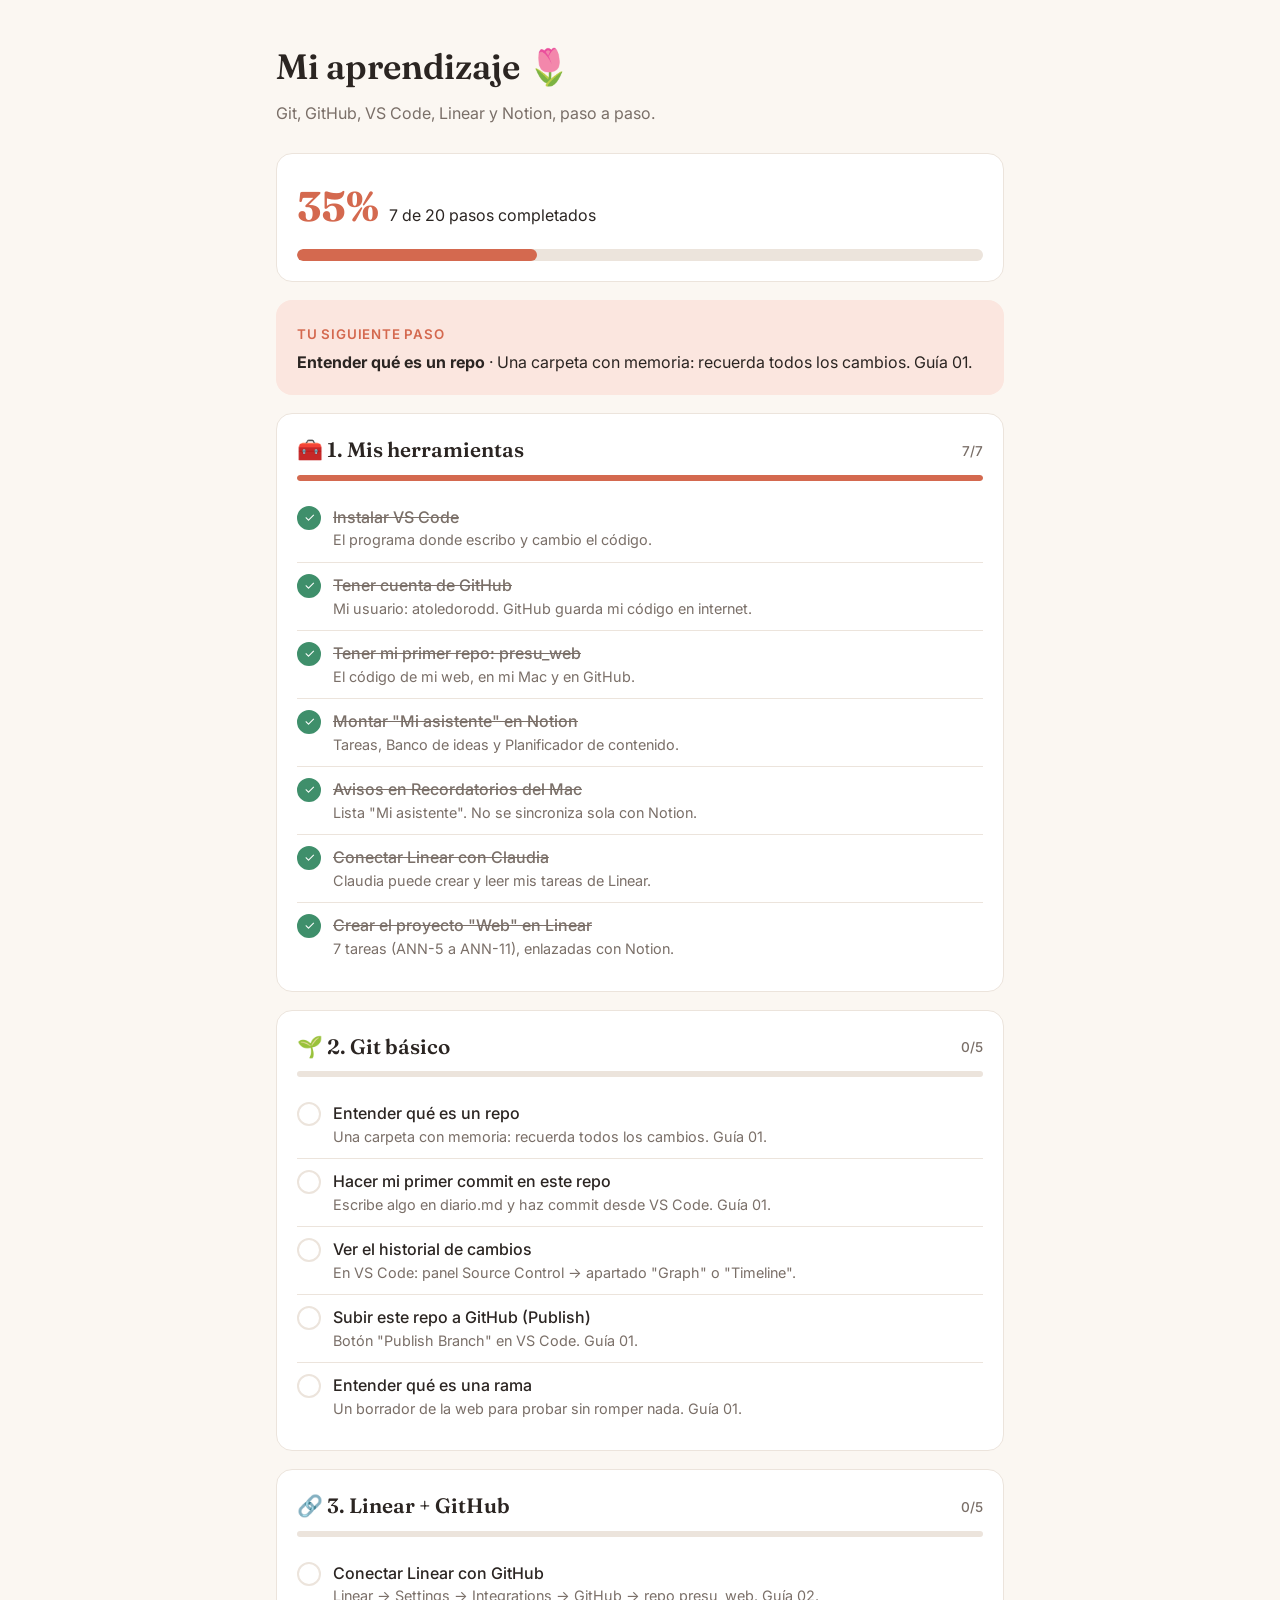
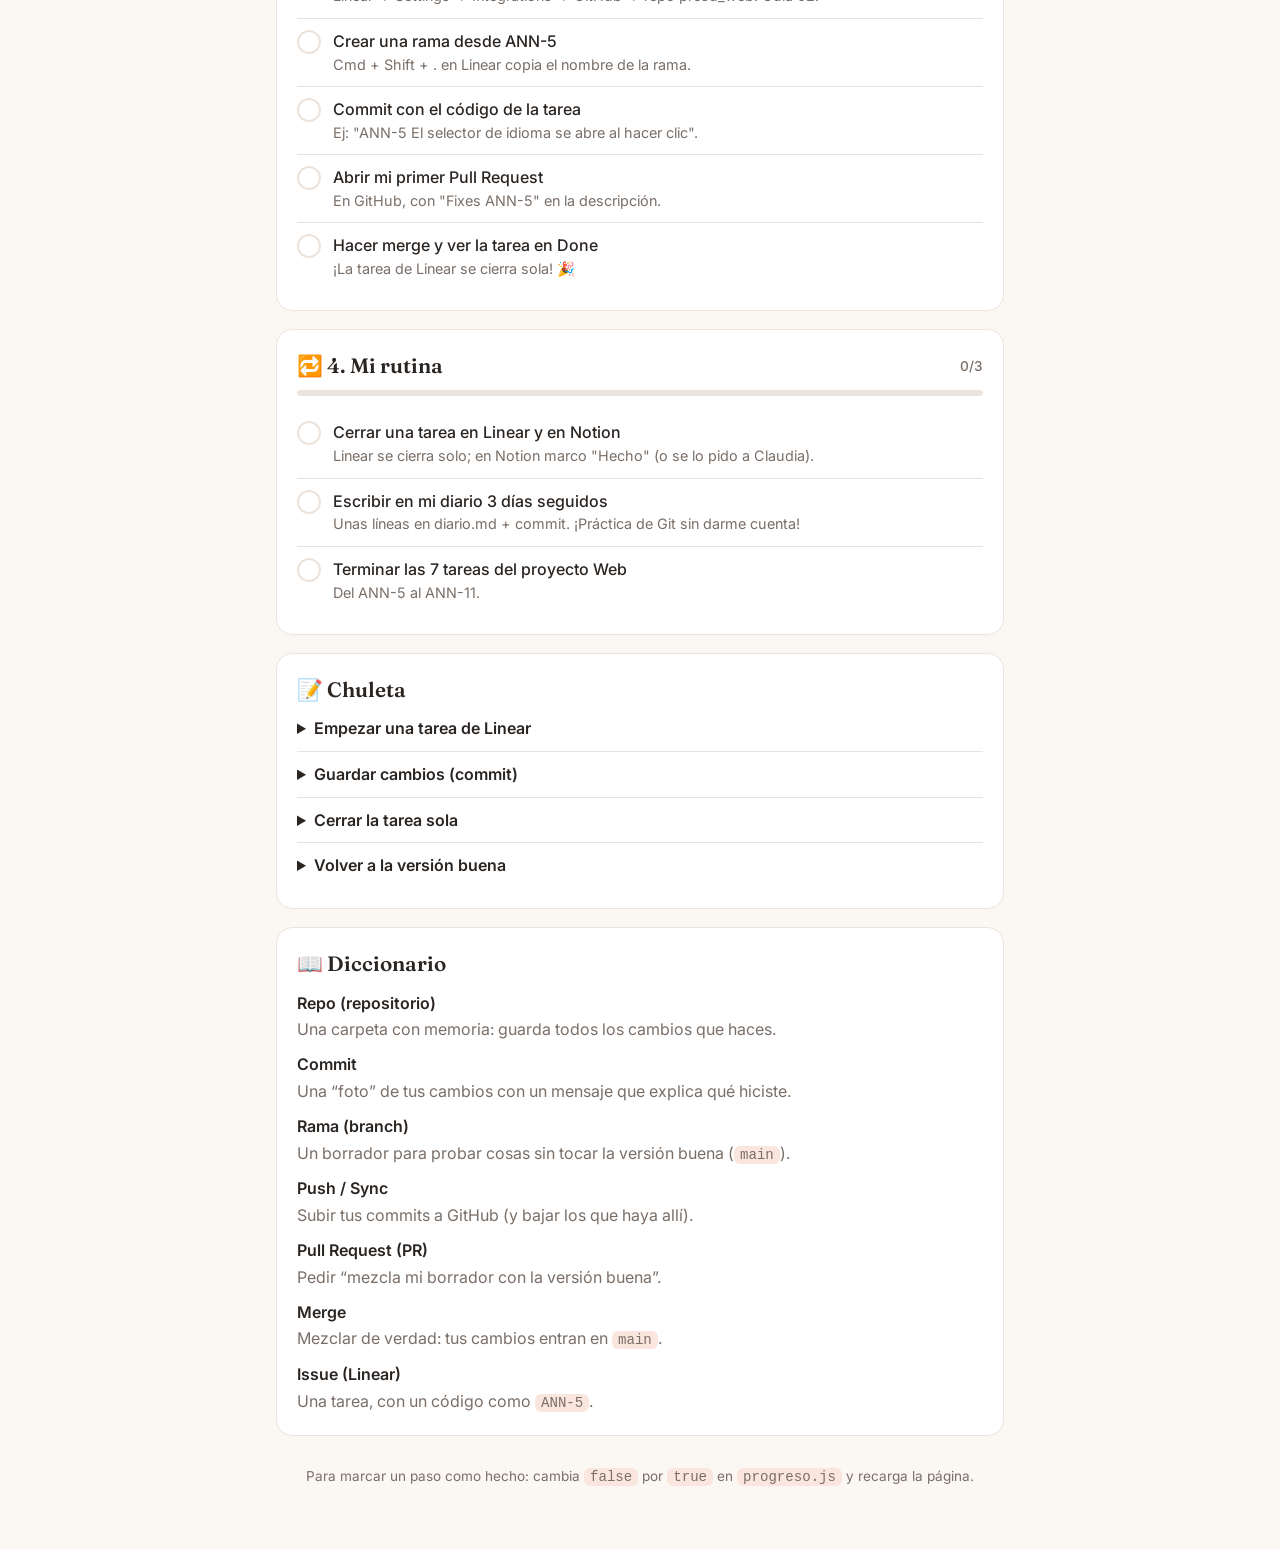
==== index.html @ e9b4bbbb "Crear mi repo de aprendizaje: web de progreso, guías y diario Co-Authored-By: Claude Opus 5.5 <norep" ====
<!doctype html>
<html lang="es">
<head>
<meta charset="utf-8">
<meta name="viewport" content="width=device-width, initial-scale=1">
<title>Mi aprendizaje</title>
<link rel="preconnect" href="https://fonts.googleapis.com">
<link href="https://fonts.googleapis.com/css2?family=Fraunces:opsz,wght@9..144,600&family=Inter:wght@400;500;600&display=swap" rel="stylesheet">
<style>
  :root {
    --bg: #fbf7f2; --card: #ffffff; --ink: #2b2522; --muted: #7a6f68;
    --line: #ece4dc; --accent: #d4694f; --accent-soft: #fbe6df;
    --ok: #3f8f6b; --ok-soft: #e1f2e9;
  }
  @media (prefers-color-scheme: dark) {
    :root:not([data-theme="light"]) {
      --bg: #1c1917; --card: #262220; --ink: #f3ede8; --muted: #a89d95;
      --line: #3a3330; --accent: #ef8a6f; --accent-soft: #3d2a24;
      --ok: #6cc59b; --ok-soft: #1f3329;
    }
  }
  :root[data-theme="dark"] {
    --bg: #1c1917; --card: #262220; --ink: #f3ede8; --muted: #a89d95;
    --line: #3a3330; --accent: #ef8a6f; --accent-soft: #3d2a24;
    --ok: #6cc59b; --ok-soft: #1f3329;
  }
  * { box-sizing: border-box; }
  body { margin: 0; background: var(--bg); color: var(--ink);
         font: 16px/1.55 Inter, system-ui, sans-serif; }
  main { max-width: 760px; margin: 0 auto; padding: 40px 16px 64px; }
  h1, h2 { font-family: Fraunces, Georgia, serif; font-weight: 600; margin: 0; }
  h1 { font-size: 2.2rem; }
  h2 { font-size: 1.3rem; display: flex; align-items: center; gap: 8px; }
  .sub { color: var(--muted); margin: 6px 0 28px; }

  .card { background: var(--card); border: 1px solid var(--line);
          border-radius: 16px; padding: 20px; margin-bottom: 18px; }
  .big { display: flex; align-items: baseline; gap: 10px; }
  .big b { font-size: 2.6rem; font-family: Fraunces, Georgia, serif; color: var(--accent); }
  .bar { height: 12px; background: var(--line); border-radius: 99px; overflow: hidden; margin-top: 10px; }
  .bar span { display: block; height: 100%; background: var(--accent); border-radius: 99px;
              transition: width .6s ease; }
  .bar.small { height: 6px; margin: 8px 0 14px; }

  .next { background: var(--accent-soft); border-color: transparent; }
  .next small { text-transform: uppercase; letter-spacing: .06em; font-weight: 600; color: var(--accent); }
  .next p { margin: 4px 0 0; }

  .count { margin-left: auto; font: 500 .85rem Inter, sans-serif; color: var(--muted); }
  ul { list-style: none; padding: 0; margin: 0; }
  li { display: flex; gap: 12px; padding: 10px 0; border-top: 1px solid var(--line); }
  li:first-child { border-top: 0; }
  .dot { flex: none; width: 24px; height: 24px; border-radius: 50%; border: 2px solid var(--line);
         display: grid; place-items: center; font-size: .8rem; margin-top: 1px; }
  li.done .dot { background: var(--ok); border-color: var(--ok); color: #fff; }
  li.done .t { color: var(--muted); text-decoration: line-through; }
  .t { font-weight: 500; }
  .n { color: var(--muted); font-size: .9rem; }

  details { border-top: 1px solid var(--line); padding: 10px 0; }
  details:first-of-type { border-top: 0; }
  summary { cursor: pointer; font-weight: 600; }
  code { background: var(--accent-soft); padding: 1px 6px; border-radius: 6px; font-size: .88rem;
         word-break: break-word; }
  dl { margin: 0; }
  dt { font-weight: 600; margin-top: 10px; }
  dd { margin: 2px 0 0; color: var(--muted); }
  footer { color: var(--muted); font-size: .85rem; text-align: center; margin-top: 30px; }
</style>
</head>
<body>
<main>
  <h1>Mi aprendizaje 🌷</h1>
  <p class="sub">Git, GitHub, VS Code, Linear y Notion, paso a paso.</p>

  <section class="card">
    <div class="big"><b id="pct">0%</b><span id="resumen"></span></div>
    <div class="bar"><span id="barra" style="width:0"></span></div>
  </section>

  <section class="card next" id="siguiente"></section>

  <div id="modulos"></div>

  <section class="card">
    <h2>📝 Chuleta</h2>
    <details><summary>Empezar una tarea de Linear</summary>
      <p>En Linear abre la tarea → <code>Cmd + Shift + .</code> (copia el nombre de rama) → en VS Code clic abajo a la izquierda en <code>main</code> → <em>Create new branch…</em> → pegar.</p>
    </details>
    <details><summary>Guardar cambios (commit)</summary>
      <p>Icono de ramitas (Source Control) → escribe el mensaje con el código, ej. <code>ANN-5 Selector con clic</code> → <em>Commit</em> → <em>Sync / Publish Branch</em>.</p>
    </details>
    <details><summary>Cerrar la tarea sola</summary>
      <p>En GitHub: <em>Compare &amp; pull request</em> → en la descripción <code>Fixes ANN-5</code> → <em>Create</em> → <em>Merge</em>. Linear la pasa a Done 🎉</p>
    </details>
    <details><summary>Volver a la versión buena</summary>
      <p>Clic abajo a la izquierda en el nombre de la rama → elige <code>main</code>. Después pulsa <em>Sync</em> para traer lo último.</p>
    </details>
  </section>

  <section class="card">
    <h2>📖 Diccionario</h2>
    <dl>
      <dt>Repo (repositorio)</dt><dd>Una carpeta con memoria: guarda todos los cambios que haces.</dd>
      <dt>Commit</dt><dd>Una “foto” de tus cambios con un mensaje que explica qué hiciste.</dd>
      <dt>Rama (branch)</dt><dd>Un borrador para probar cosas sin tocar la versión buena (<code>main</code>).</dd>
      <dt>Push / Sync</dt><dd>Subir tus commits a GitHub (y bajar los que haya allí).</dd>
      <dt>Pull Request (PR)</dt><dd>Pedir “mezcla mi borrador con la versión buena”.</dd>
      <dt>Merge</dt><dd>Mezclar de verdad: tus cambios entran en <code>main</code>.</dd>
      <dt>Issue (Linear)</dt><dd>Una tarea, con un código como <code>ANN-5</code>.</dd>
    </dl>
  </section>

  <footer>Para marcar un paso como hecho: cambia <code>false</code> por <code>true</code> en <code>progreso.js</code> y recarga la página.</footer>
</main>

<script src="progreso.js"></script>
<script>
  const todos = PROGRESO.flatMap(m => m.pasos);
  const hechos = todos.filter(p => p.hecho).length;
  const pct = Math.round(hechos / todos.length * 100);

  document.getElementById("pct").textContent = pct + "%";
  document.getElementById("resumen").textContent = `${hechos} de ${todos.length} pasos completados`;
  requestAnimationFrame(() => document.getElementById("barra").style.width = pct + "%");

  const sig = todos.find(p => !p.hecho);
  document.getElementById("siguiente").innerHTML = sig
    ? `<small>Tu siguiente paso</small><p><b>${sig.titulo}</b> · ${sig.nota}</p>`
    : `<small>¡Lo has conseguido!</small><p>Has completado todos los pasos 🎉</p>`;

  document.getElementById("modulos").innerHTML = PROGRESO.map(m => {
    const h = m.pasos.filter(p => p.hecho).length;
    const p = Math.round(h / m.pasos.length * 100);
    return `<section class="card">
      <h2>${m.emoji} ${m.modulo}<span class="count">${h}/${m.pasos.length}</span></h2>
      <div class="bar small"><span style="width:${p}%"></span></div>
      <ul>${m.pasos.map(s => `
        <li class="${s.hecho ? "done" : ""}">
          <span class="dot">${s.hecho ? "✓" : ""}</span>
          <div><div class="t">${s.titulo}</div><div class="n">${s.nota}</div></div>
        </li>`).join("")}</ul>
    </section>`;
  }).join("");
</script>
</body>
</html>
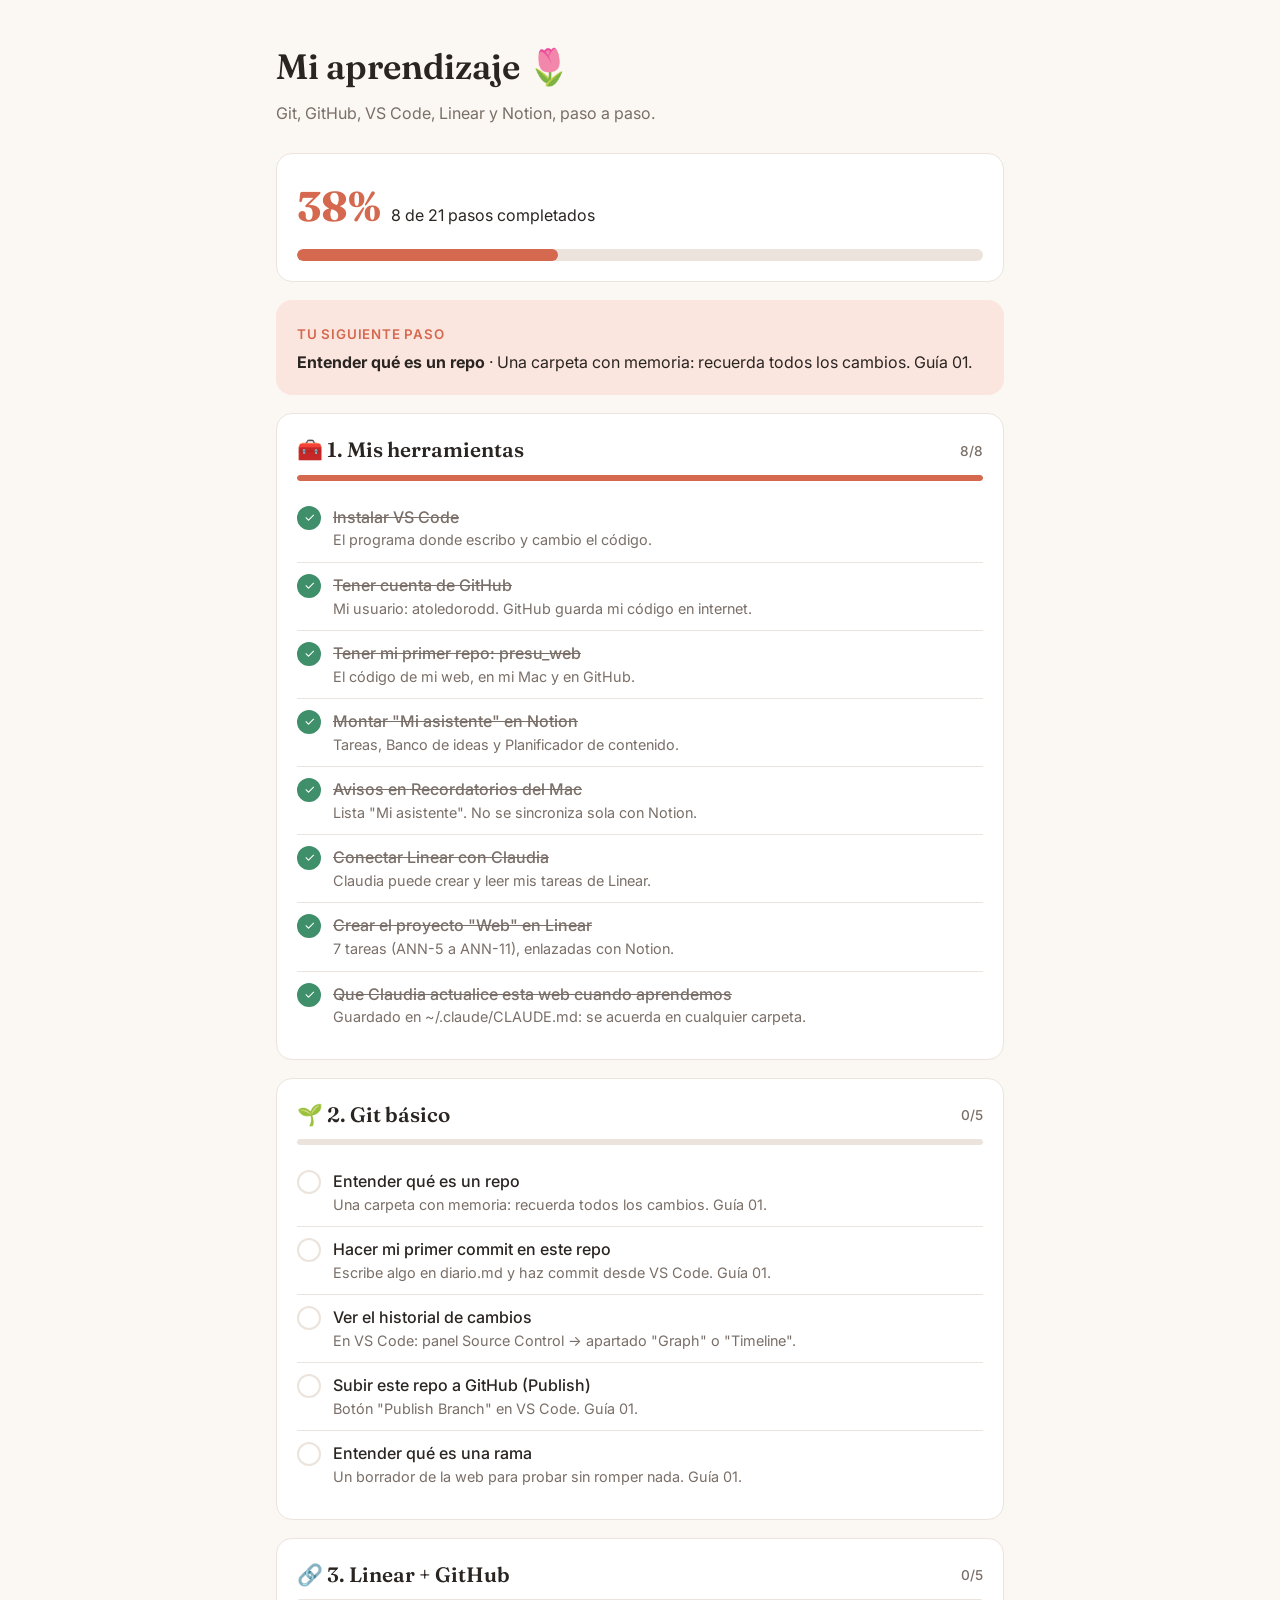
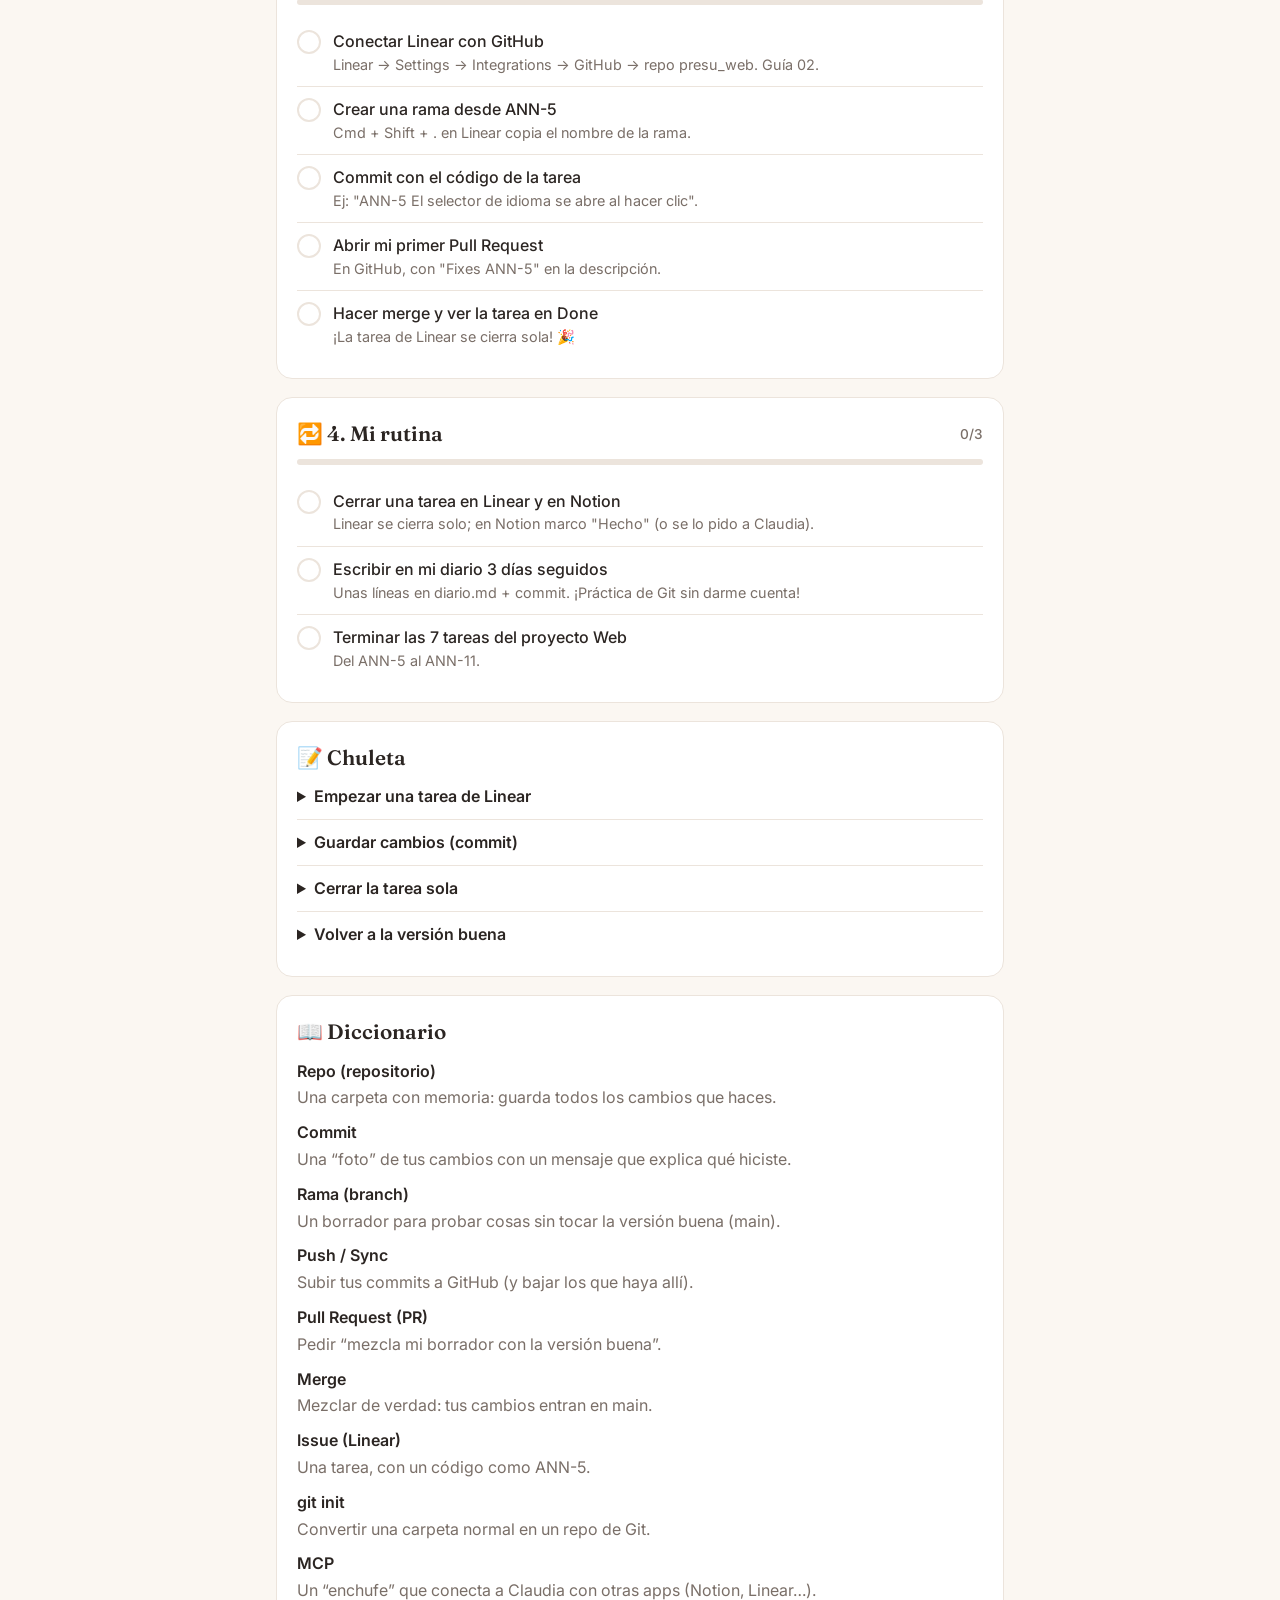
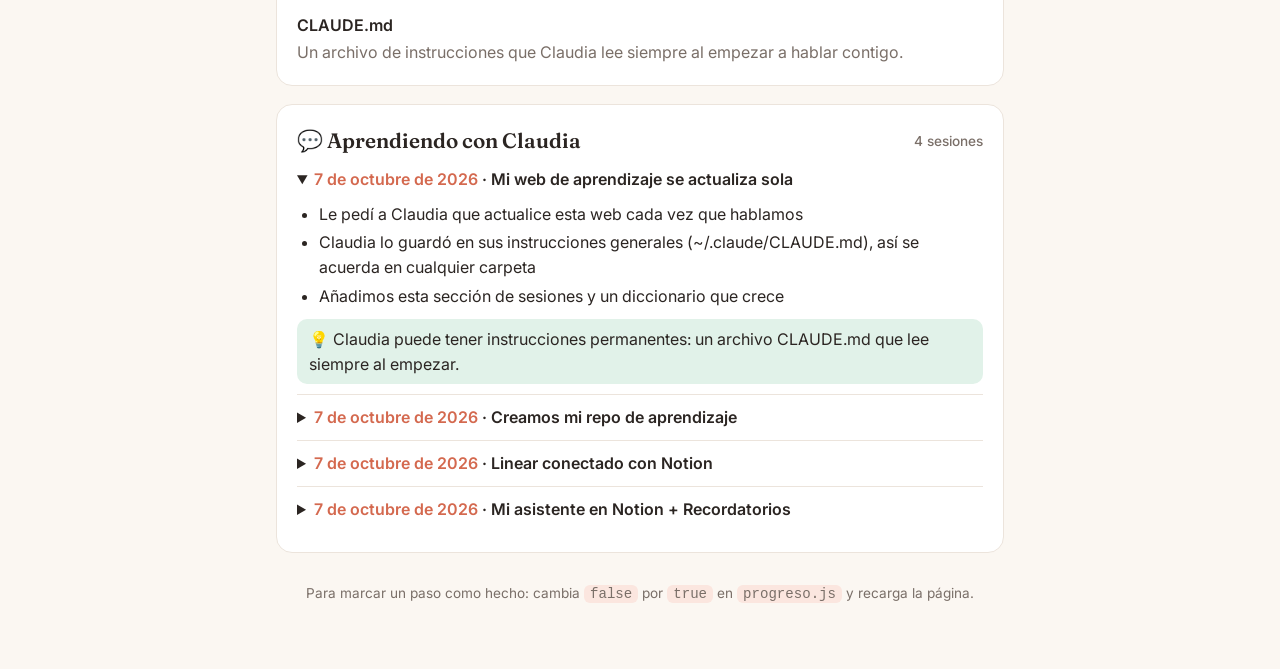
==== commit f6e4abde: "La web se actualiza con cada sesión: añadir sesiones con Claudia y diccionario que crece Co-Authored" ====
--- a/index.html
+++ b/index.html
@@ -65,6 +65,10 @@
   dl { margin: 0; }
   dt { font-weight: 600; margin-top: 10px; }
   dd { margin: 2px 0 0; color: var(--muted); }
+  .fecha { color: var(--accent); font-weight: 600; }
+  ul.hicimos { list-style: disc; padding-left: 22px; margin: 8px 0; }
+  ul.hicimos li { display: list-item; border: 0; padding: 2px 0; }
+  .aprendi { background: var(--ok-soft); border-radius: 10px; padding: 8px 12px; margin: 6px 0 0; }
   footer { color: var(--muted); font-size: .85rem; text-align: center; margin-top: 30px; }
 </style>
 </head>
@@ -100,15 +104,12 @@
 
   <section class="card">
     <h2>📖 Diccionario</h2>
-    <dl>
-      <dt>Repo (repositorio)</dt><dd>Una carpeta con memoria: guarda todos los cambios que haces.</dd>
-      <dt>Commit</dt><dd>Una “foto” de tus cambios con un mensaje que explica qué hiciste.</dd>
-      <dt>Rama (branch)</dt><dd>Un borrador para probar cosas sin tocar la versión buena (<code>main</code>).</dd>
-      <dt>Push / Sync</dt><dd>Subir tus commits a GitHub (y bajar los que haya allí).</dd>
-      <dt>Pull Request (PR)</dt><dd>Pedir “mezcla mi borrador con la versión buena”.</dd>
-      <dt>Merge</dt><dd>Mezclar de verdad: tus cambios entran en <code>main</code>.</dd>
-      <dt>Issue (Linear)</dt><dd>Una tarea, con un código como <code>ANN-5</code>.</dd>
-    </dl>
+    <dl id="diccionario"></dl>
+  </section>
+
+  <section class="card">
+    <h2>💬 Aprendiendo con Claudia<span class="count" id="nsesiones"></span></h2>
+    <div id="sesiones"></div>
   </section>
 
   <footer>Para marcar un paso como hecho: cambia <code>false</code> por <code>true</code> en <code>progreso.js</code> y recarga la página.</footer>
@@ -142,6 +143,20 @@
         </li>`).join("")}</ul>
     </section>`;
   }).join("");
+
+  document.getElementById("diccionario").innerHTML = DICCIONARIO
+    .map(d => `<dt>${d.palabra}</dt><dd>${d.significado}</dd>`).join("");
+
+  const fecha = f => new Date(f + "T12:00").toLocaleDateString("es-ES", { day: "numeric", month: "long", year: "numeric" });
+  document.getElementById("nsesiones").textContent = SESIONES.length + " sesiones";
+  document.getElementById("sesiones").innerHTML = SESIONES.map(s => `
+    <details class="sesion">
+      <summary><span class="fecha">${fecha(s.fecha)}</span> · ${s.titulo}</summary>
+      <ul class="hicimos">${s.hicimos.map(h => `<li>${h}</li>`).join("")}</ul>
+      <p class="aprendi">💡 ${s.aprendi}</p>
+    </details>`).join("");
+  const primera = document.querySelector(".sesion");
+  if (primera) primera.open = true;
 </script>
 </body>
 </html>
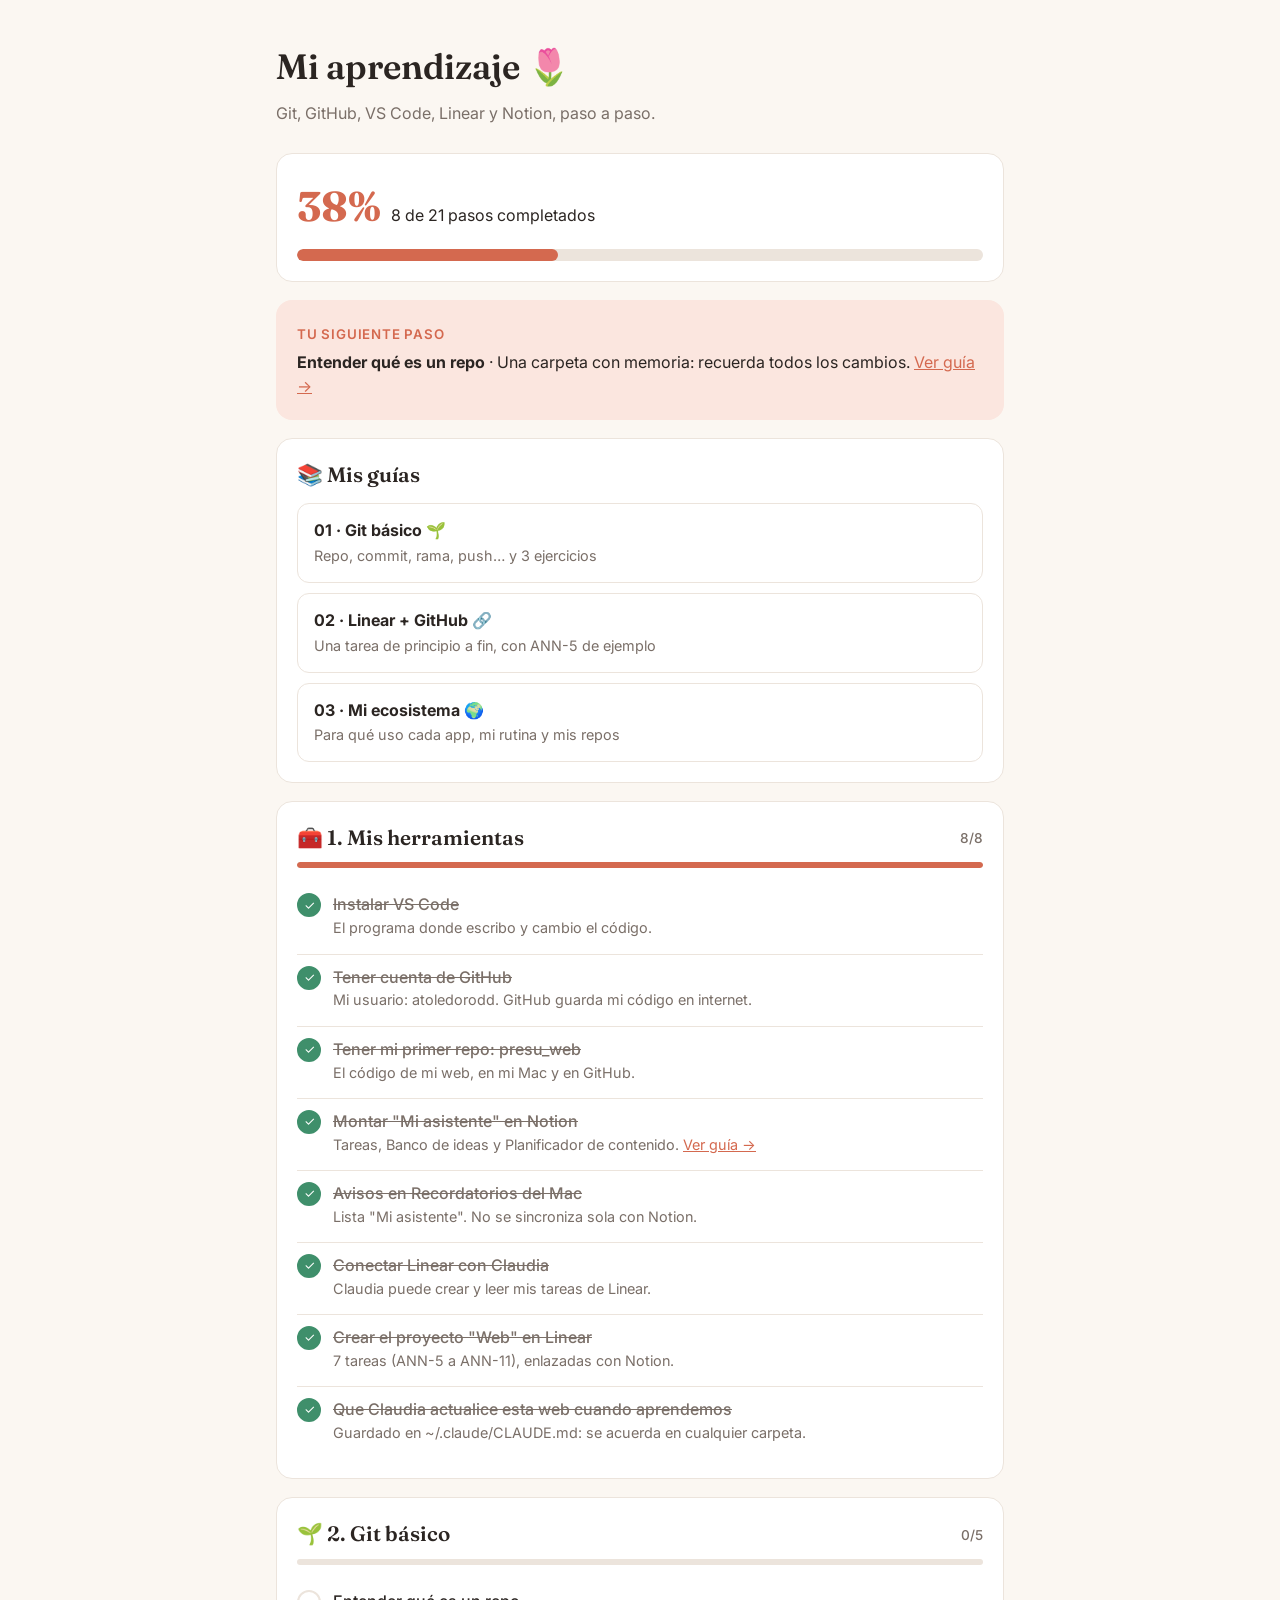
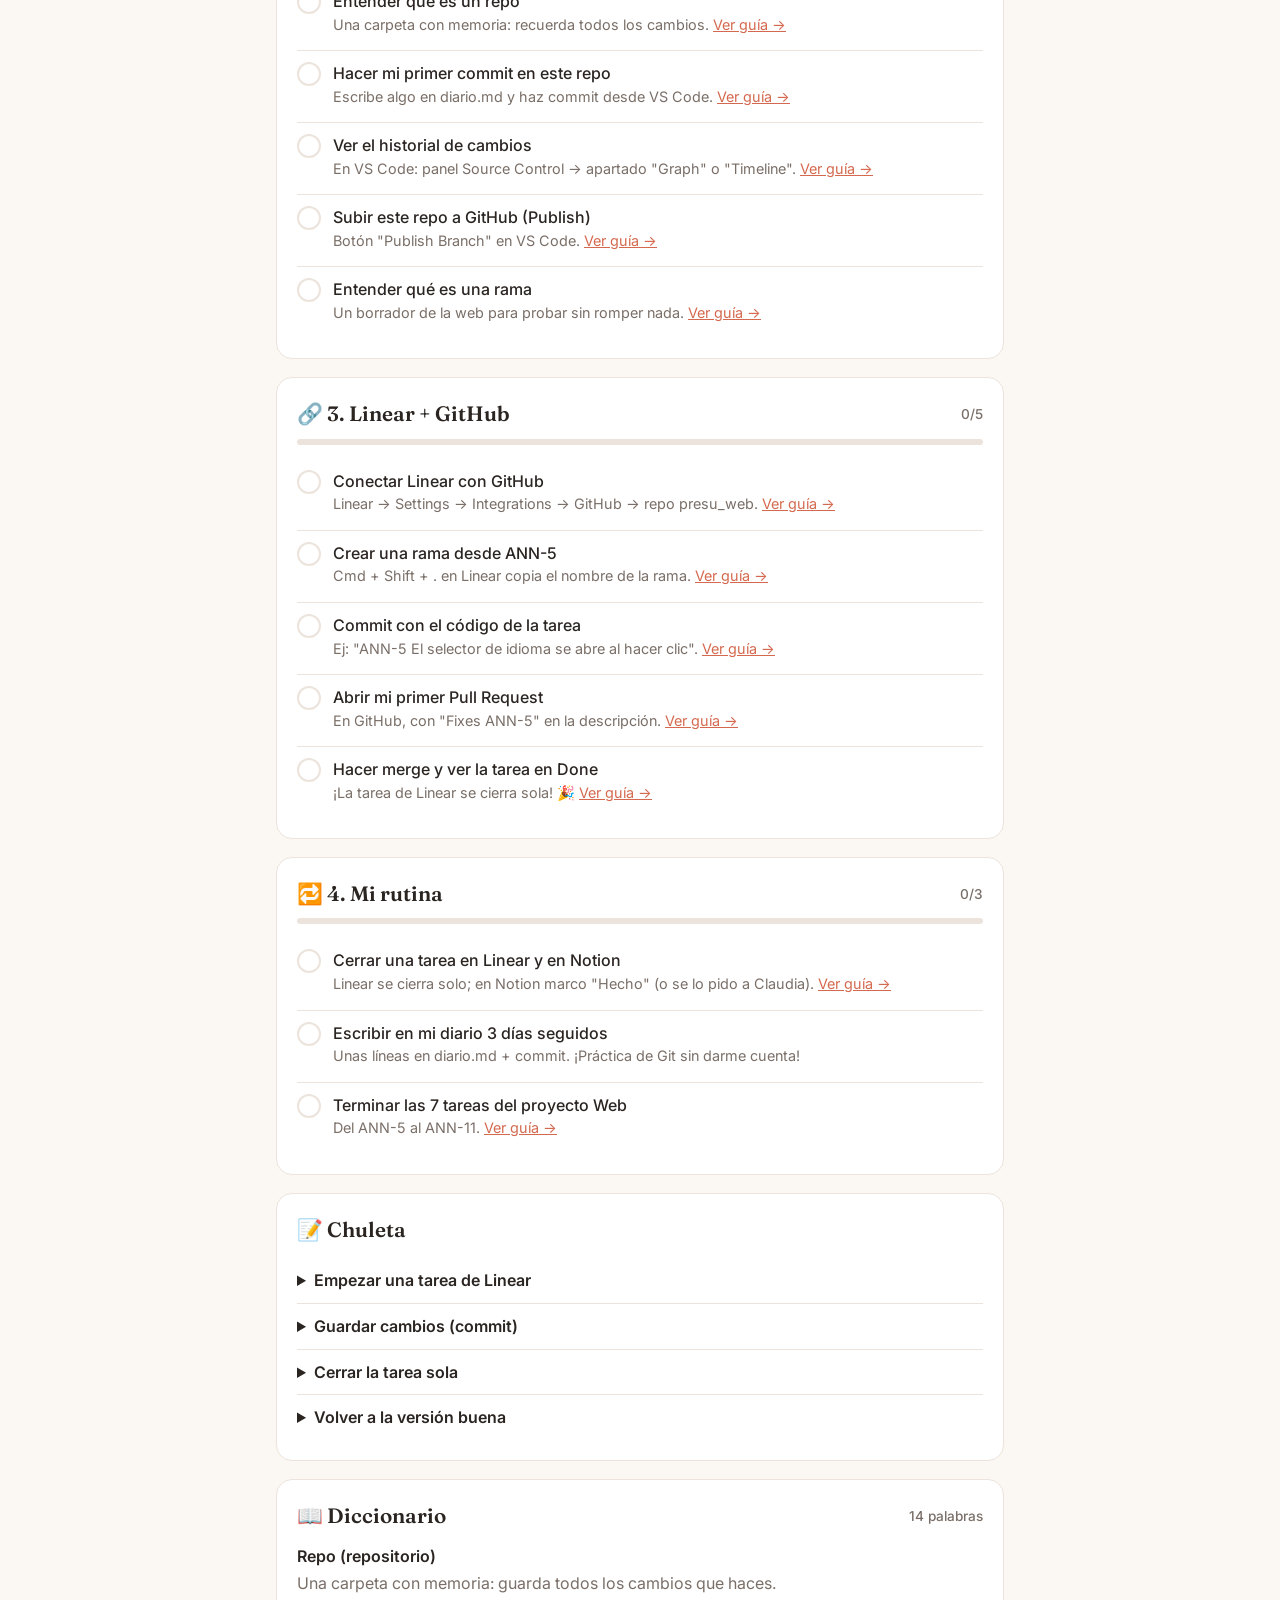
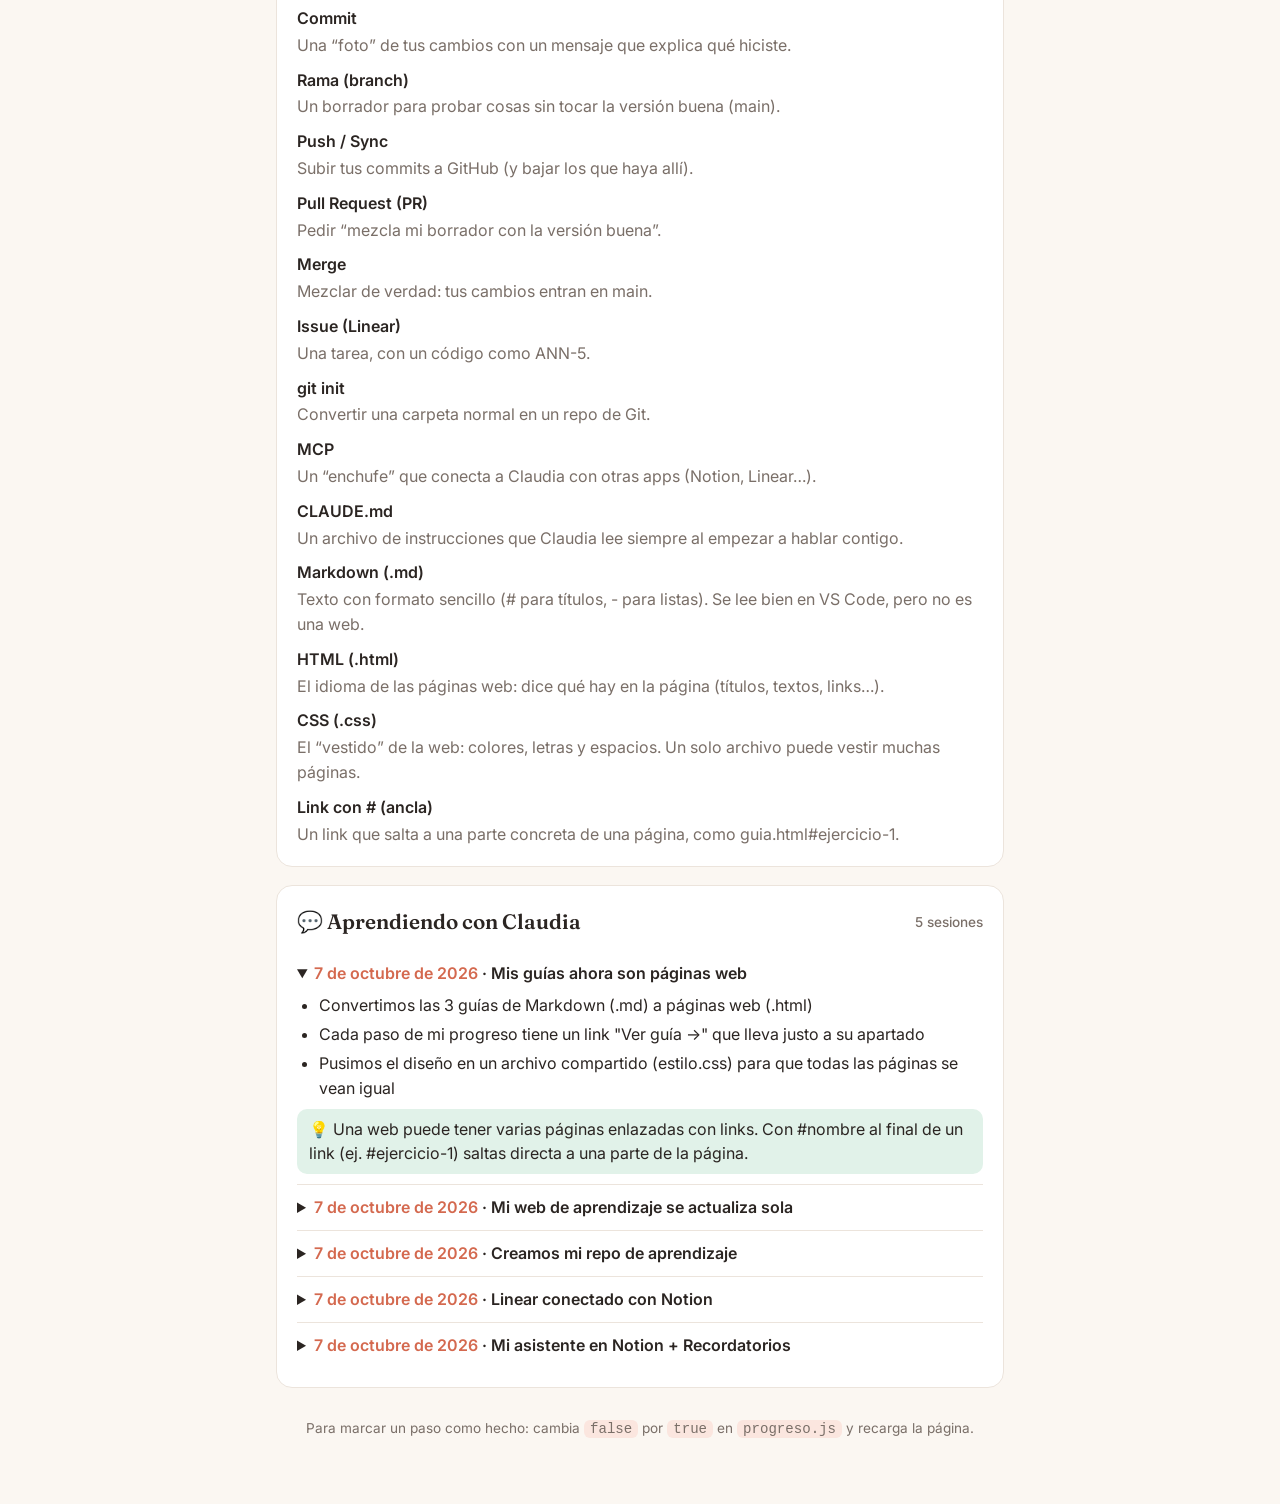
==== commit df70965c: "Convertir las guías en páginas web enlazadas desde mi progreso Co-Authored-By: Claude Opus 5.5 <nore" ====
--- a/index.html
+++ b/index.html
@@ -6,71 +6,7 @@
 <title>Mi aprendizaje</title>
 <link rel="preconnect" href="https://fonts.googleapis.com">
 <link href="https://fonts.googleapis.com/css2?family=Fraunces:opsz,wght@9..144,600&family=Inter:wght@400;500;600&display=swap" rel="stylesheet">
-<style>
-  :root {
-    --bg: #fbf7f2; --card: #ffffff; --ink: #2b2522; --muted: #7a6f68;
-    --line: #ece4dc; --accent: #d4694f; --accent-soft: #fbe6df;
-    --ok: #3f8f6b; --ok-soft: #e1f2e9;
-  }
-  @media (prefers-color-scheme: dark) {
-    :root:not([data-theme="light"]) {
-      --bg: #1c1917; --card: #262220; --ink: #f3ede8; --muted: #a89d95;
-      --line: #3a3330; --accent: #ef8a6f; --accent-soft: #3d2a24;
-      --ok: #6cc59b; --ok-soft: #1f3329;
-    }
-  }
-  :root[data-theme="dark"] {
-    --bg: #1c1917; --card: #262220; --ink: #f3ede8; --muted: #a89d95;
-    --line: #3a3330; --accent: #ef8a6f; --accent-soft: #3d2a24;
-    --ok: #6cc59b; --ok-soft: #1f3329;
-  }
-  * { box-sizing: border-box; }
-  body { margin: 0; background: var(--bg); color: var(--ink);
-         font: 16px/1.55 Inter, system-ui, sans-serif; }
-  main { max-width: 760px; margin: 0 auto; padding: 40px 16px 64px; }
-  h1, h2 { font-family: Fraunces, Georgia, serif; font-weight: 600; margin: 0; }
-  h1 { font-size: 2.2rem; }
-  h2 { font-size: 1.3rem; display: flex; align-items: center; gap: 8px; }
-  .sub { color: var(--muted); margin: 6px 0 28px; }
-
-  .card { background: var(--card); border: 1px solid var(--line);
-          border-radius: 16px; padding: 20px; margin-bottom: 18px; }
-  .big { display: flex; align-items: baseline; gap: 10px; }
-  .big b { font-size: 2.6rem; font-family: Fraunces, Georgia, serif; color: var(--accent); }
-  .bar { height: 12px; background: var(--line); border-radius: 99px; overflow: hidden; margin-top: 10px; }
-  .bar span { display: block; height: 100%; background: var(--accent); border-radius: 99px;
-              transition: width .6s ease; }
-  .bar.small { height: 6px; margin: 8px 0 14px; }
-
-  .next { background: var(--accent-soft); border-color: transparent; }
-  .next small { text-transform: uppercase; letter-spacing: .06em; font-weight: 600; color: var(--accent); }
-  .next p { margin: 4px 0 0; }
-
-  .count { margin-left: auto; font: 500 .85rem Inter, sans-serif; color: var(--muted); }
-  ul { list-style: none; padding: 0; margin: 0; }
-  li { display: flex; gap: 12px; padding: 10px 0; border-top: 1px solid var(--line); }
-  li:first-child { border-top: 0; }
-  .dot { flex: none; width: 24px; height: 24px; border-radius: 50%; border: 2px solid var(--line);
-         display: grid; place-items: center; font-size: .8rem; margin-top: 1px; }
-  li.done .dot { background: var(--ok); border-color: var(--ok); color: #fff; }
-  li.done .t { color: var(--muted); text-decoration: line-through; }
-  .t { font-weight: 500; }
-  .n { color: var(--muted); font-size: .9rem; }
-
-  details { border-top: 1px solid var(--line); padding: 10px 0; }
-  details:first-of-type { border-top: 0; }
-  summary { cursor: pointer; font-weight: 600; }
-  code { background: var(--accent-soft); padding: 1px 6px; border-radius: 6px; font-size: .88rem;
-         word-break: break-word; }
-  dl { margin: 0; }
-  dt { font-weight: 600; margin-top: 10px; }
-  dd { margin: 2px 0 0; color: var(--muted); }
-  .fecha { color: var(--accent); font-weight: 600; }
-  ul.hicimos { list-style: disc; padding-left: 22px; margin: 8px 0; }
-  ul.hicimos li { display: list-item; border: 0; padding: 2px 0; }
-  .aprendi { background: var(--ok-soft); border-radius: 10px; padding: 8px 12px; margin: 6px 0 0; }
-  footer { color: var(--muted); font-size: .85rem; text-align: center; margin-top: 30px; }
-</style>
+<link rel="stylesheet" href="estilo.css">
 </head>
 <body>
 <main>
@@ -83,6 +19,15 @@
   </section>
 
   <section class="card next" id="siguiente"></section>
+
+  <section class="card">
+    <h2>📚 Mis guías</h2>
+    <div class="guias">
+      <a class="guia" href="guias/01-git-basico.html"><b>01 · Git básico 🌱</b><span>Repo, commit, rama, push… y 3 ejercicios</span></a>
+      <a class="guia" href="guias/02-linear-github.html"><b>02 · Linear + GitHub 🔗</b><span>Una tarea de principio a fin, con ANN-5 de ejemplo</span></a>
+      <a class="guia" href="guias/03-mi-ecosistema.html"><b>03 · Mi ecosistema 🌍</b><span>Para qué uso cada app, mi rutina y mis repos</span></a>
+    </div>
+  </section>
 
   <div id="modulos"></div>
 
@@ -103,7 +48,7 @@
   </section>
 
   <section class="card">
-    <h2>📖 Diccionario</h2>
+    <h2>📖 Diccionario<span class="count" id="npalabras"></span></h2>
     <dl id="diccionario"></dl>
   </section>
 
@@ -120,6 +65,7 @@
   const todos = PROGRESO.flatMap(m => m.pasos);
   const hechos = todos.filter(p => p.hecho).length;
   const pct = Math.round(hechos / todos.length * 100);
+  const enlace = p => p.guia ? ` <a href="${p.guia}">Ver guía →</a>` : "";
 
   document.getElementById("pct").textContent = pct + "%";
   document.getElementById("resumen").textContent = `${hechos} de ${todos.length} pasos completados`;
@@ -127,7 +73,7 @@
 
   const sig = todos.find(p => !p.hecho);
   document.getElementById("siguiente").innerHTML = sig
-    ? `<small>Tu siguiente paso</small><p><b>${sig.titulo}</b> · ${sig.nota}</p>`
+    ? `<small>Tu siguiente paso</small><p><b>${sig.titulo}</b> · ${sig.nota}${enlace(sig)}</p>`
     : `<small>¡Lo has conseguido!</small><p>Has completado todos los pasos 🎉</p>`;
 
   document.getElementById("modulos").innerHTML = PROGRESO.map(m => {
@@ -136,14 +82,15 @@
     return `<section class="card">
       <h2>${m.emoji} ${m.modulo}<span class="count">${h}/${m.pasos.length}</span></h2>
       <div class="bar small"><span style="width:${p}%"></span></div>
-      <ul>${m.pasos.map(s => `
+      <ul class="pasos">${m.pasos.map(s => `
         <li class="${s.hecho ? "done" : ""}">
           <span class="dot">${s.hecho ? "✓" : ""}</span>
-          <div><div class="t">${s.titulo}</div><div class="n">${s.nota}</div></div>
+          <div><div class="t">${s.titulo}</div><div class="n">${s.nota}${enlace(s)}</div></div>
         </li>`).join("")}</ul>
     </section>`;
   }).join("");
 
+  document.getElementById("npalabras").textContent = DICCIONARIO.length + " palabras";
   document.getElementById("diccionario").innerHTML = DICCIONARIO
     .map(d => `<dt>${d.palabra}</dt><dd>${d.significado}</dd>`).join("");
 
--- a/estilo.css
+++ b/estilo.css
@@ -0,0 +1,95 @@
+/* 🎨 Estilo compartido por todas las páginas (la web de progreso y las guías) */
+
+:root {
+  --bg: #fbf7f2; --card: #ffffff; --ink: #2b2522; --muted: #7a6f68;
+  --line: #ece4dc; --accent: #d4694f; --accent-soft: #fbe6df;
+  --ok: #3f8f6b; --ok-soft: #e1f2e9;
+}
+@media (prefers-color-scheme: dark) {
+  :root:not([data-theme="light"]) {
+    --bg: #1c1917; --card: #262220; --ink: #f3ede8; --muted: #a89d95;
+    --line: #3a3330; --accent: #ef8a6f; --accent-soft: #3d2a24;
+    --ok: #6cc59b; --ok-soft: #1f3329;
+  }
+}
+:root[data-theme="dark"] {
+  --bg: #1c1917; --card: #262220; --ink: #f3ede8; --muted: #a89d95;
+  --line: #3a3330; --accent: #ef8a6f; --accent-soft: #3d2a24;
+  --ok: #6cc59b; --ok-soft: #1f3329;
+}
+* { box-sizing: border-box; }
+body { margin: 0; background: var(--bg); color: var(--ink);
+       font: 16px/1.55 Inter, system-ui, sans-serif; }
+main { max-width: 760px; margin: 0 auto; padding: 40px 16px 64px; }
+h1, h2, h3 { font-family: Fraunces, Georgia, serif; font-weight: 600; margin: 0; }
+h1 { font-size: 2.2rem; }
+h2 { font-size: 1.3rem; display: flex; align-items: center; gap: 8px; }
+h3 { font-size: 1.05rem; margin: 18px 0 6px; }
+a { color: var(--accent); }
+.sub { color: var(--muted); margin: 6px 0 28px; }
+
+.card { background: var(--card); border: 1px solid var(--line);
+        border-radius: 16px; padding: 20px; margin-bottom: 18px; }
+.card > h2 + * { margin-top: 12px; }
+
+/* Barra de progreso */
+.big { display: flex; align-items: baseline; gap: 10px; }
+.big b { font-size: 2.6rem; font-family: Fraunces, Georgia, serif; color: var(--accent); }
+.bar { height: 12px; background: var(--line); border-radius: 99px; overflow: hidden; margin-top: 10px; }
+.bar span { display: block; height: 100%; background: var(--accent); border-radius: 99px;
+            transition: width .6s ease; }
+.bar.small { height: 6px; margin: 8px 0 14px; }
+
+.next { background: var(--accent-soft); border-color: transparent; }
+.next small { text-transform: uppercase; letter-spacing: .06em; font-weight: 600; color: var(--accent); }
+.next p { margin: 4px 0 0; }
+
+.count { margin-left: auto; font: 500 .85rem Inter, sans-serif; color: var(--muted); }
+
+/* Lista de pasos */
+ul.pasos { list-style: none; padding: 0; margin: 0; }
+ul.pasos li { display: flex; gap: 12px; padding: 10px 0; border-top: 1px solid var(--line); }
+ul.pasos li:first-child { border-top: 0; }
+.dot { flex: none; width: 24px; height: 24px; border-radius: 50%; border: 2px solid var(--line);
+       display: grid; place-items: center; font-size: .8rem; margin-top: 1px; }
+li.done .dot { background: var(--ok); border-color: var(--ok); color: #fff; }
+li.done .t { color: var(--muted); text-decoration: line-through; }
+.t { font-weight: 500; }
+.n { color: var(--muted); font-size: .9rem; }
+.n a { white-space: nowrap; }
+
+/* Desplegables, código y diccionario */
+details { border-top: 1px solid var(--line); padding: 10px 0; }
+details:first-of-type { border-top: 0; }
+summary { cursor: pointer; font-weight: 600; }
+code { background: var(--accent-soft); padding: 1px 6px; border-radius: 6px; font-size: .88rem;
+       word-break: break-word; }
+dl { margin: 0; }
+dt { font-weight: 600; margin-top: 10px; }
+dd { margin: 2px 0 0; color: var(--muted); }
+
+/* Sesiones */
+.fecha { color: var(--accent); font-weight: 600; }
+ul.hicimos { padding-left: 22px; margin: 8px 0; }
+.aprendi { background: var(--ok-soft); border-radius: 10px; padding: 8px 12px; margin: 6px 0 0; }
+
+/* Tarjetas de guías */
+.guias { display: grid; gap: 10px; }
+.guia { display: block; padding: 14px 16px; border: 1px solid var(--line); border-radius: 12px;
+        text-decoration: none; color: var(--ink); }
+.guia:hover { border-color: var(--accent); }
+.guia b { display: block; }
+.guia span { color: var(--muted); font-size: .9rem; }
+
+/* Páginas de guía */
+.volver { display: inline-block; margin-bottom: 18px; text-decoration: none; font-weight: 500; }
+.card ol, .card ul:not(.pasos) { padding-left: 22px; margin: 8px 0; }
+.card li { margin: 4px 0; }
+.tabla { overflow-x: auto; }
+table { border-collapse: collapse; width: 100%; font-size: .94rem; }
+th, td { text-align: left; padding: 8px 10px; border-top: 1px solid var(--line); vertical-align: top; }
+th { color: var(--muted); font-weight: 600; border-top: 0; }
+.aviso { background: var(--accent-soft); border-radius: 10px; padding: 10px 14px; margin: 10px 0 0; }
+.nav-guias { display: flex; justify-content: space-between; gap: 12px; flex-wrap: wrap; margin-top: 8px; }
+
+footer { color: var(--muted); font-size: .85rem; text-align: center; margin-top: 30px; }
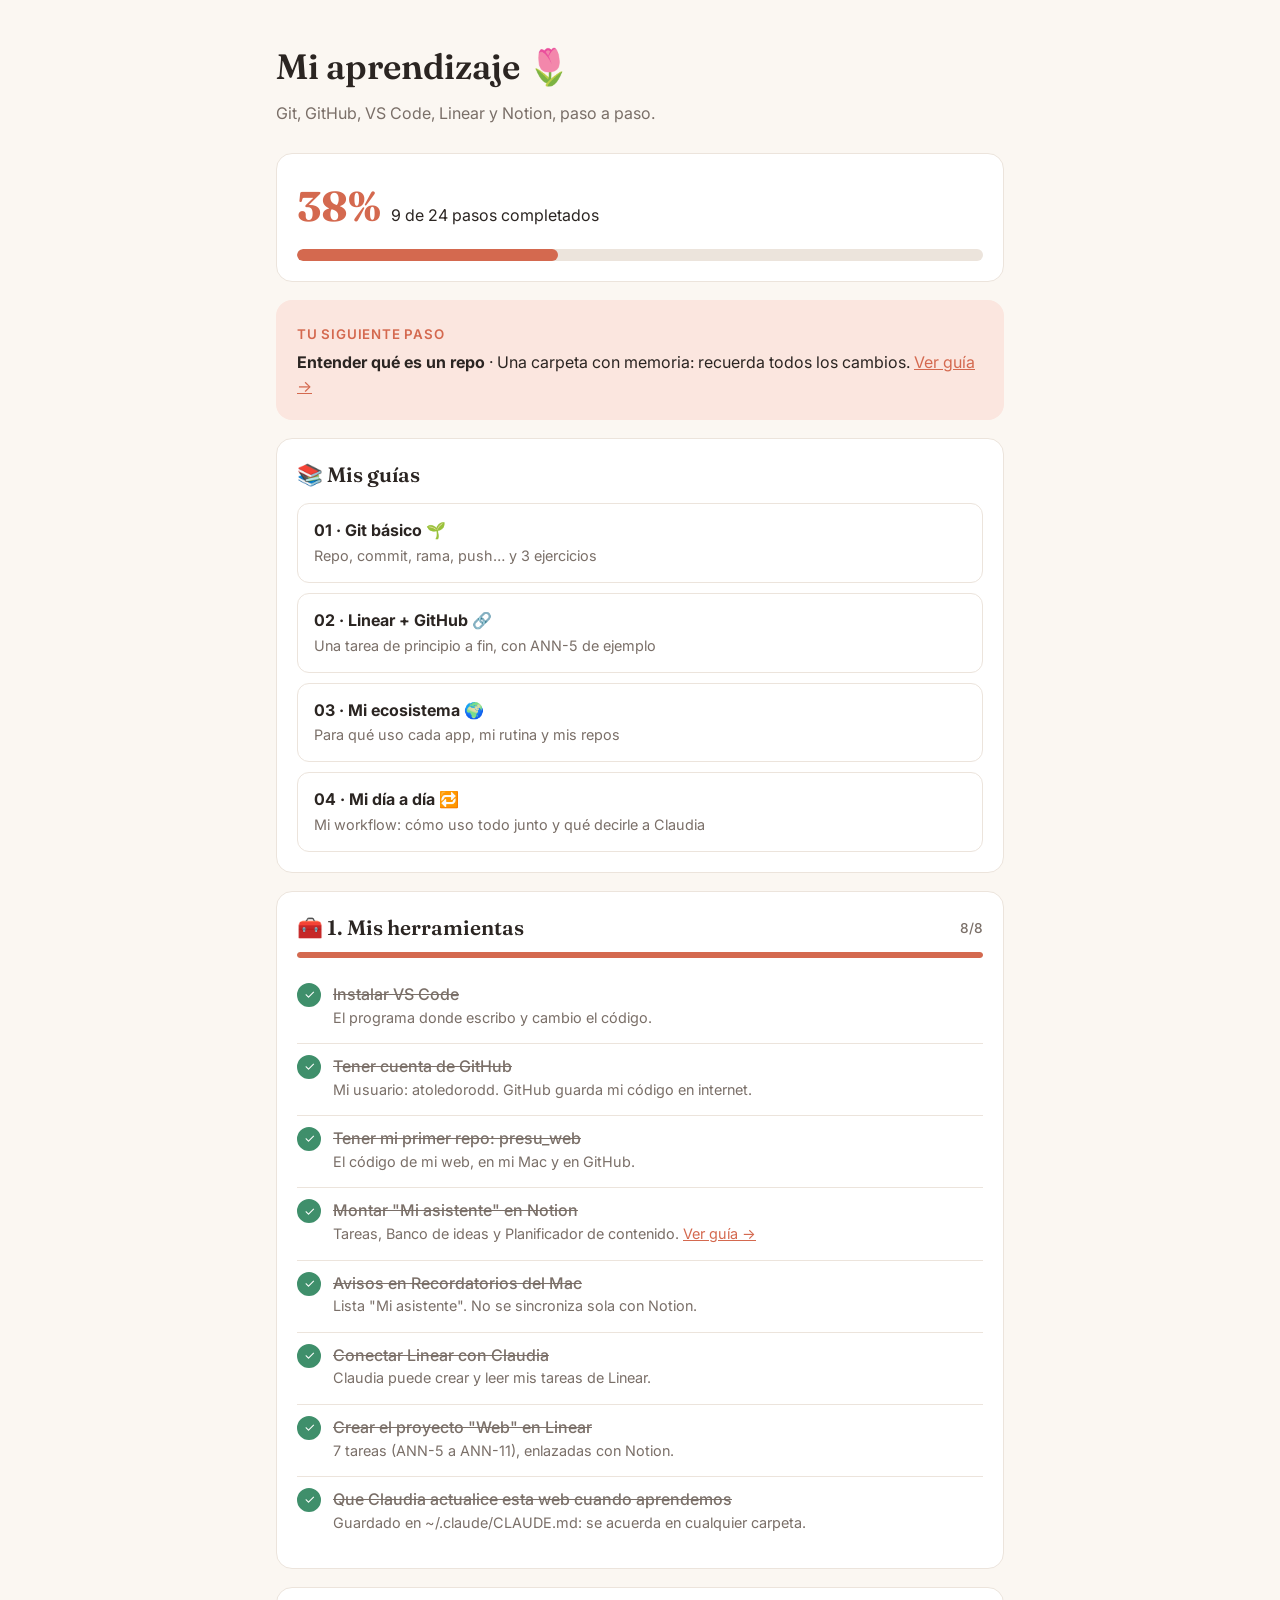
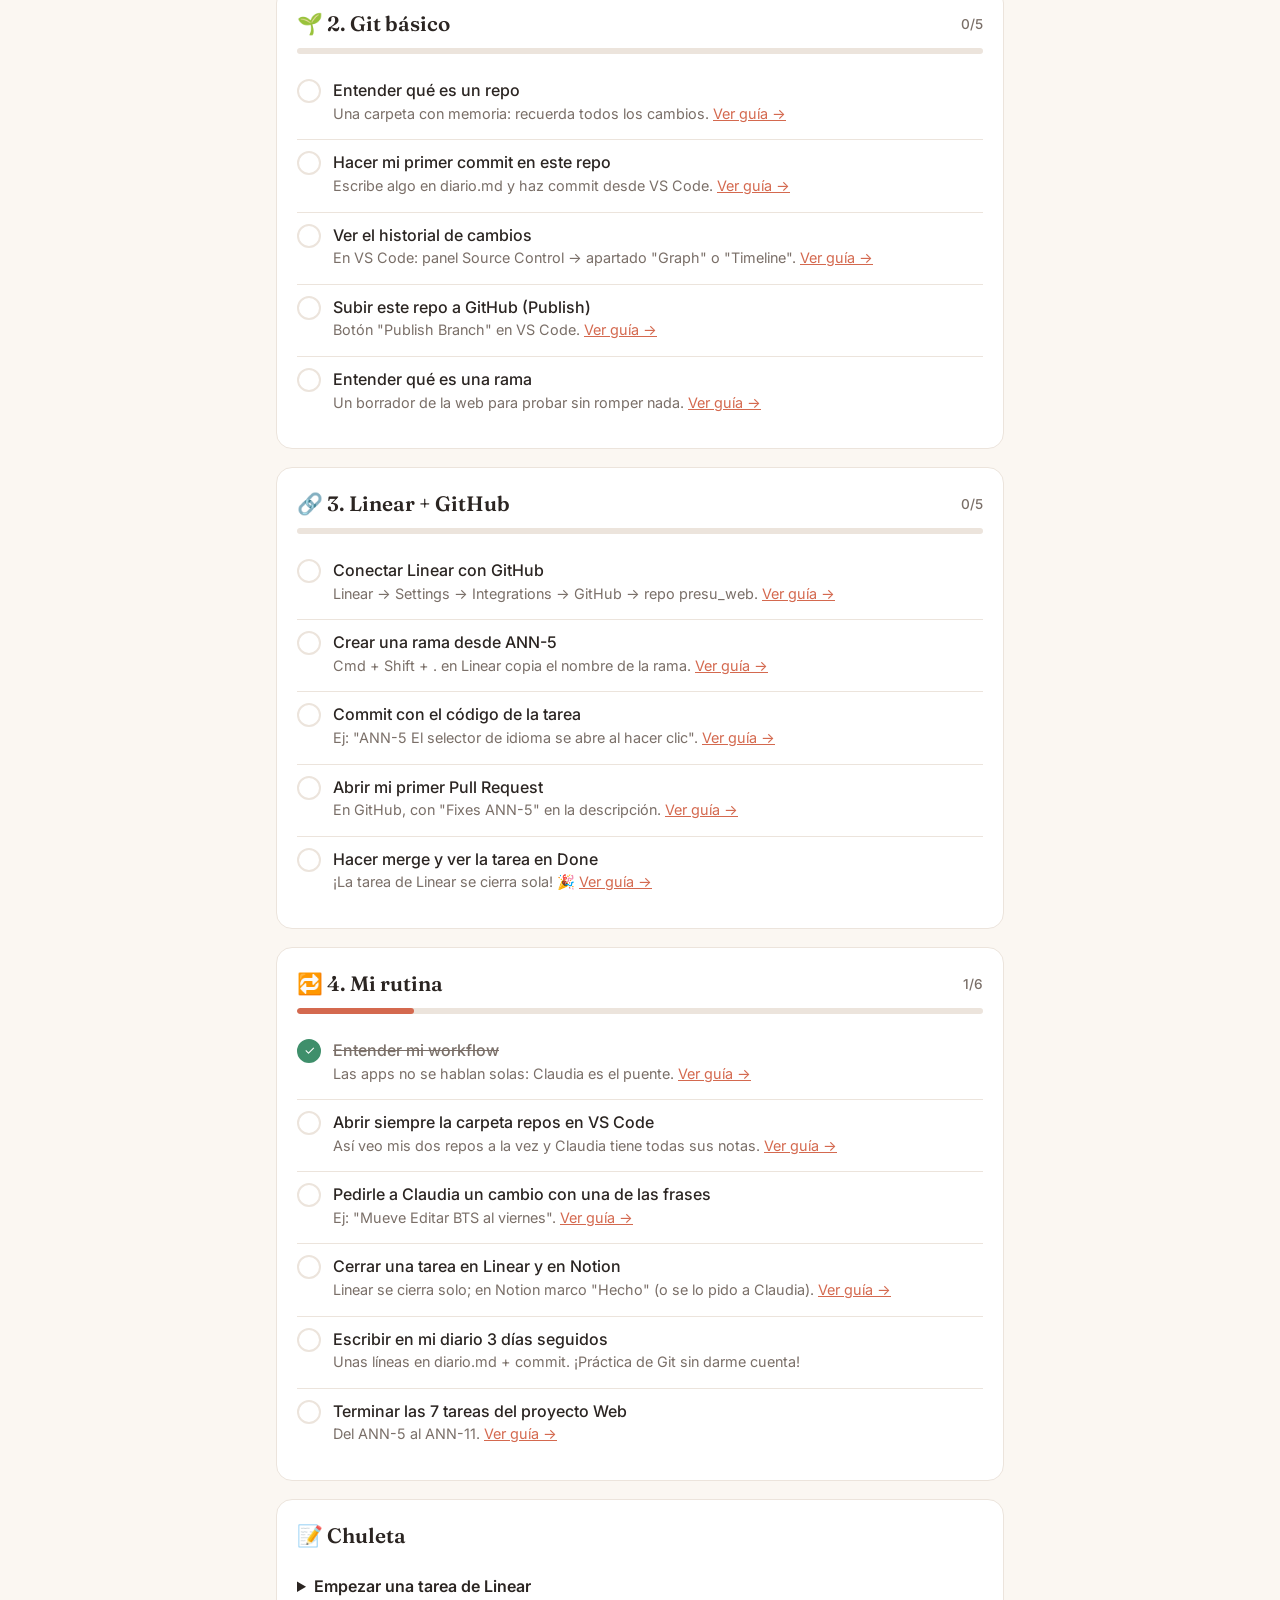
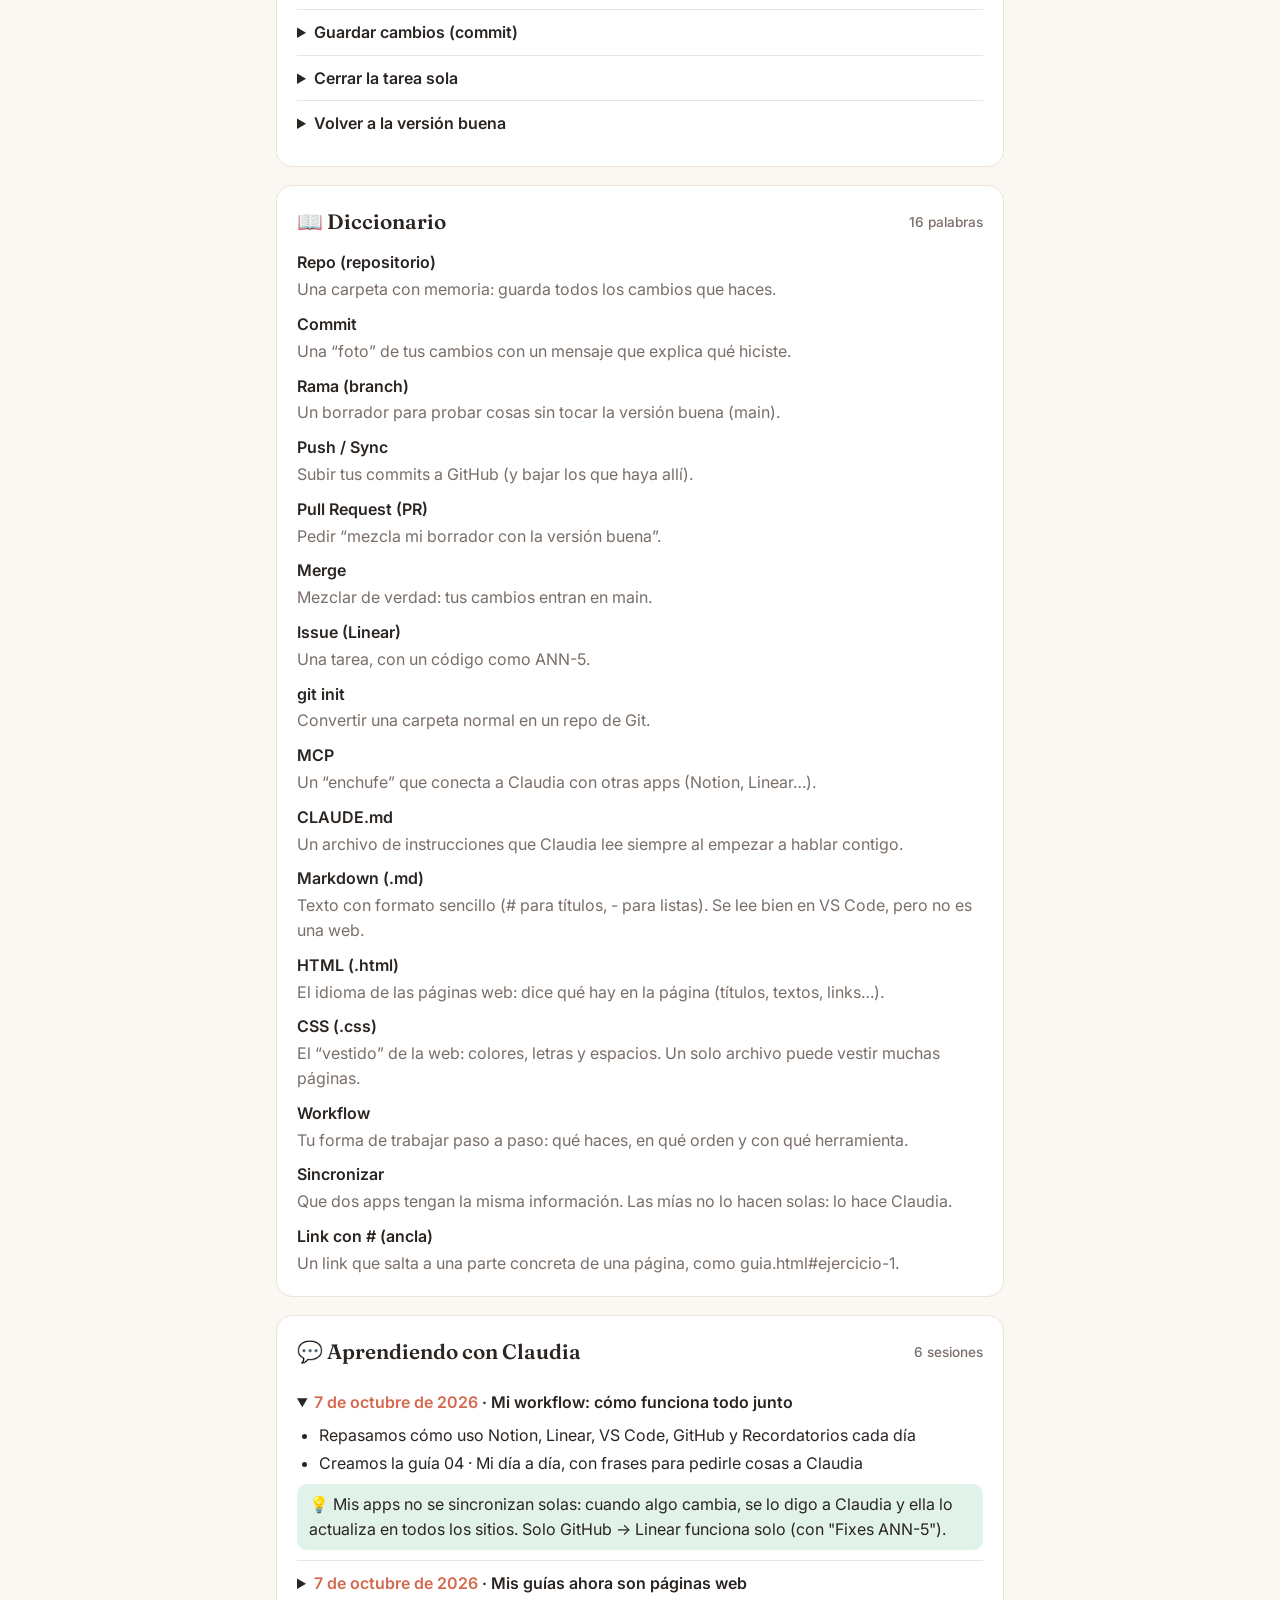
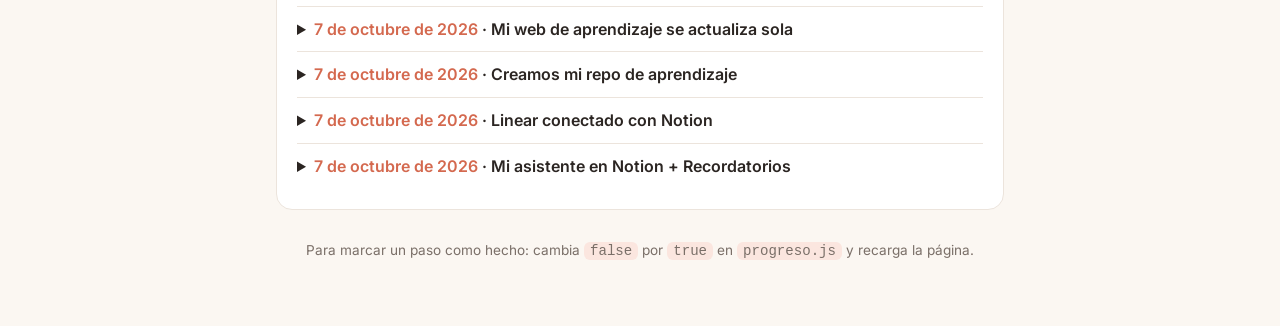
==== commit 6207f271: "Añadir guía 04: mi workflow del día a día Co-Authored-By: Claude Opus 5.5 <noreply@anthropic.com>" ====
--- a/index.html
+++ b/index.html
@@ -26,6 +26,7 @@
       <a class="guia" href="guias/01-git-basico.html"><b>01 · Git básico 🌱</b><span>Repo, commit, rama, push… y 3 ejercicios</span></a>
       <a class="guia" href="guias/02-linear-github.html"><b>02 · Linear + GitHub 🔗</b><span>Una tarea de principio a fin, con ANN-5 de ejemplo</span></a>
       <a class="guia" href="guias/03-mi-ecosistema.html"><b>03 · Mi ecosistema 🌍</b><span>Para qué uso cada app, mi rutina y mis repos</span></a>
+      <a class="guia" href="guias/04-mi-dia-a-dia.html"><b>04 · Mi día a día 🔁</b><span>Mi workflow: cómo uso todo junto y qué decirle a Claudia</span></a>
     </div>
   </section>
 
